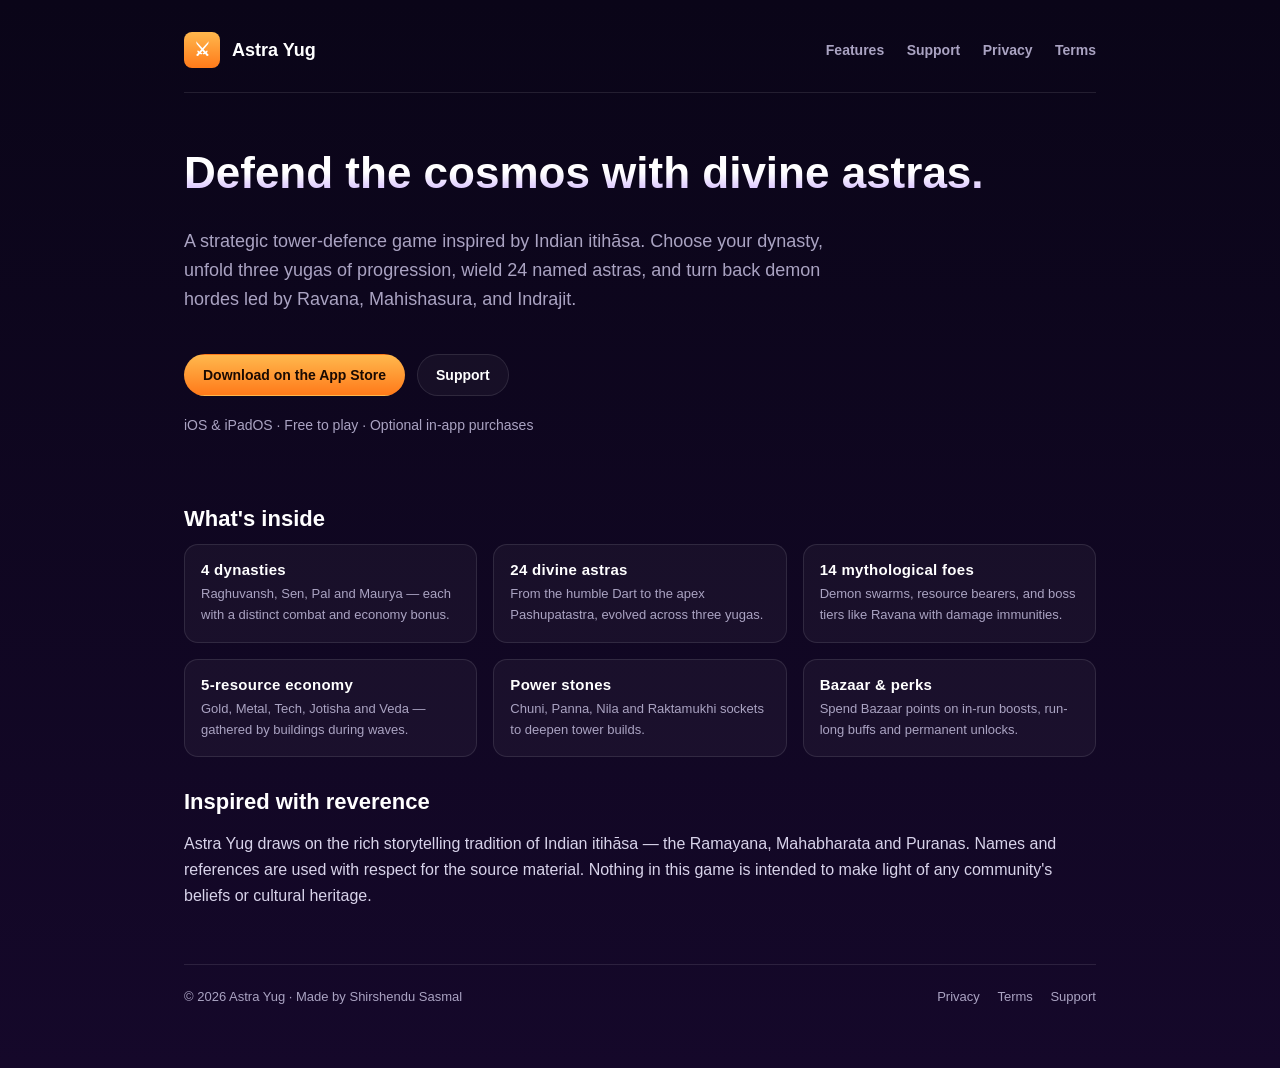
==== docs/index.html @ 72f559fc "Astra Yug — full game + Bazaar economy + StoreKit + legal docs Game systems: - 4 dynasties, 24 astra" ====
<!DOCTYPE html>
<html lang="en">
<head>
<meta charset="UTF-8" />
<meta name="viewport" content="width=device-width, initial-scale=1.0" />
<title>Astra Yug — Tower defence inspired by Indian itihāsa</title>
<meta name="description" content="Defend dharma across three Yugas with 24 divine astras, 14 mythological enemies, and 4 dynasties." />
<link rel="stylesheet" href="style.css" />
</head>
<body>
<div class="container">

  <header class="site">
    <div class="brand">
      <span class="badge">⚔</span>
      <span>Astra Yug</span>
    </div>
    <nav class="site">
      <a href="#features">Features</a>
      <a href="support.html">Support</a>
      <a href="privacy.html">Privacy</a>
      <a href="terms.html">Terms</a>
    </nav>
  </header>

  <section class="hero">
    <h1>Defend the cosmos with divine astras.</h1>
    <p class="tagline">
      A strategic tower-defence game inspired by Indian itihāsa. Choose your dynasty,
      unfold three yugas of progression, wield 24 named astras, and turn back demon
      hordes led by Ravana, Mahishasura, and Indrajit.
    </p>
    <div class="cta-row">
      <a class="btn primary" href="#">Download on the App Store</a>
      <a class="btn" href="support.html">Support</a>
    </div>
    <p class="muted" style="margin-top:18px;">
      iOS &amp; iPadOS · Free to play · Optional in-app purchases
    </p>
  </section>

  <section id="features">
    <h2>What's inside</h2>
    <div class="grid">
      <div class="card">
        <h3>4 dynasties</h3>
        <p>Raghuvansh, Sen, Pal and Maurya — each with a distinct combat and economy bonus.</p>
      </div>
      <div class="card">
        <h3>24 divine astras</h3>
        <p>From the humble Dart to the apex Pashupatastra, evolved across three yugas.</p>
      </div>
      <div class="card">
        <h3>14 mythological foes</h3>
        <p>Demon swarms, resource bearers, and boss tiers like Ravana with damage immunities.</p>
      </div>
      <div class="card">
        <h3>5-resource economy</h3>
        <p>Gold, Metal, Tech, Jotisha and Veda — gathered by buildings during waves.</p>
      </div>
      <div class="card">
        <h3>Power stones</h3>
        <p>Chuni, Panna, Nila and Raktamukhi sockets to deepen tower builds.</p>
      </div>
      <div class="card">
        <h3>Bazaar &amp; perks</h3>
        <p>Spend Bazaar points on in-run boosts, run-long buffs and permanent unlocks.</p>
      </div>
    </div>
  </section>

  <section>
    <h2>Inspired with reverence</h2>
    <p>
      Astra Yug draws on the rich storytelling tradition of Indian itihāsa — the
      Ramayana, Mahabharata and Puranas. Names and references are used with
      respect for the source material. Nothing in this game is intended to make
      light of any community's beliefs or cultural heritage.
    </p>
  </section>

  <footer class="site">
    <div>© <span id="year"></span> Astra Yug · Made by Shirshendu Sasmal</div>
    <nav>
      <a href="privacy.html">Privacy</a>
      <a href="terms.html">Terms</a>
      <a href="support.html">Support</a>
    </nav>
  </footer>
</div>
<script>document.getElementById("year").textContent = new Date().getFullYear();</script>
</body>
</html>
---- docs/style.css ----
/* Astra Yug — site styles */
:root {
  --bg-1: #0a0518;
  --bg-2: #15082a;
  --accent: #ffb84d;
  --accent-2: #b07cff;
  --text: #ffffff;
  --muted: #aaa3c2;
  --card: rgba(255, 255, 255, 0.04);
  --card-border: rgba(255, 255, 255, 0.10);
}

* { box-sizing: border-box; }

html, body {
  margin: 0;
  padding: 0;
  background: linear-gradient(180deg, var(--bg-1), var(--bg-2));
  color: var(--text);
  font-family: -apple-system, BlinkMacSystemFont, "Segoe UI", Roboto, sans-serif;
  -webkit-font-smoothing: antialiased;
  min-height: 100vh;
}

a { color: var(--accent); text-decoration: none; }
a:hover { color: #ffd494; }

.container {
  max-width: 960px;
  margin: 0 auto;
  padding: 32px 24px 64px;
}

header.site {
  display: flex;
  align-items: center;
  justify-content: space-between;
  padding-bottom: 24px;
  border-bottom: 1px solid var(--card-border);
  margin-bottom: 32px;
}

.brand {
  display: flex;
  align-items: center;
  gap: 12px;
  font-weight: 800;
  font-size: 18px;
}

.brand .badge {
  width: 36px; height: 36px;
  border-radius: 8px;
  background: linear-gradient(180deg, var(--accent), #ff7a1a);
  display: inline-flex; align-items: center; justify-content: center;
  font-size: 18px;
}

nav.site a {
  margin-left: 18px;
  color: var(--muted);
  font-size: 14px;
  font-weight: 600;
}
nav.site a:hover { color: var(--text); }

h1 {
  font-size: 44px;
  line-height: 1.1;
  margin: 8px 0 12px;
  background: linear-gradient(180deg, #fff 50%, #c9aaff);
  -webkit-background-clip: text;
  -webkit-text-fill-color: transparent;
  background-clip: text;
}
@media (max-width: 600px) { h1 { font-size: 32px; } }

h2 {
  font-size: 22px;
  margin-top: 32px;
  margin-bottom: 12px;
  color: #fff;
}

p, li { color: #d8d3ea; line-height: 1.6; }
.muted { color: var(--muted); font-size: 14px; }

.hero {
  display: flex;
  flex-direction: column;
  align-items: flex-start;
  padding: 16px 0 24px;
}

.tagline { font-size: 18px; color: var(--muted); max-width: 640px; }

.cta-row { margin-top: 22px; display: flex; gap: 12px; flex-wrap: wrap; }

.btn {
  display: inline-flex;
  align-items: center;
  gap: 8px;
  padding: 12px 18px;
  border-radius: 999px;
  font-weight: 700;
  border: 1px solid var(--card-border);
  background: var(--card);
  color: #fff;
  font-size: 14px;
}
.btn.primary {
  background: linear-gradient(180deg, var(--accent), #ff7a1a);
  border-color: transparent;
  color: #1a0a02;
}
.btn:hover { filter: brightness(1.08); }

.grid {
  display: grid;
  grid-template-columns: repeat(auto-fit, minmax(220px, 1fr));
  gap: 16px;
  margin-top: 12px;
}
.card {
  background: var(--card);
  border: 1px solid var(--card-border);
  border-radius: 14px;
  padding: 16px;
}
.card h3 {
  margin: 0 0 6px;
  font-size: 15px;
  letter-spacing: 0.3px;
}
.card p { margin: 0; font-size: 13px; color: var(--muted); }

ol, ul { padding-left: 22px; }
ol li, ul li { margin-bottom: 6px; }

footer.site {
  margin-top: 56px;
  padding-top: 24px;
  border-top: 1px solid var(--card-border);
  display: flex;
  justify-content: space-between;
  flex-wrap: wrap;
  gap: 16px;
  font-size: 13px;
  color: var(--muted);
}
footer.site nav a { margin-left: 14px; color: var(--muted); }
footer.site nav a:first-child { margin-left: 0; }
footer.site nav a:hover { color: var(--text); }

.legal-doc h1 { font-size: 30px; }
.legal-doc p, .legal-doc li { font-size: 14px; color: #c5bedb; }
.legal-doc .meta { margin-bottom: 24px; color: var(--muted); font-size: 13px; }
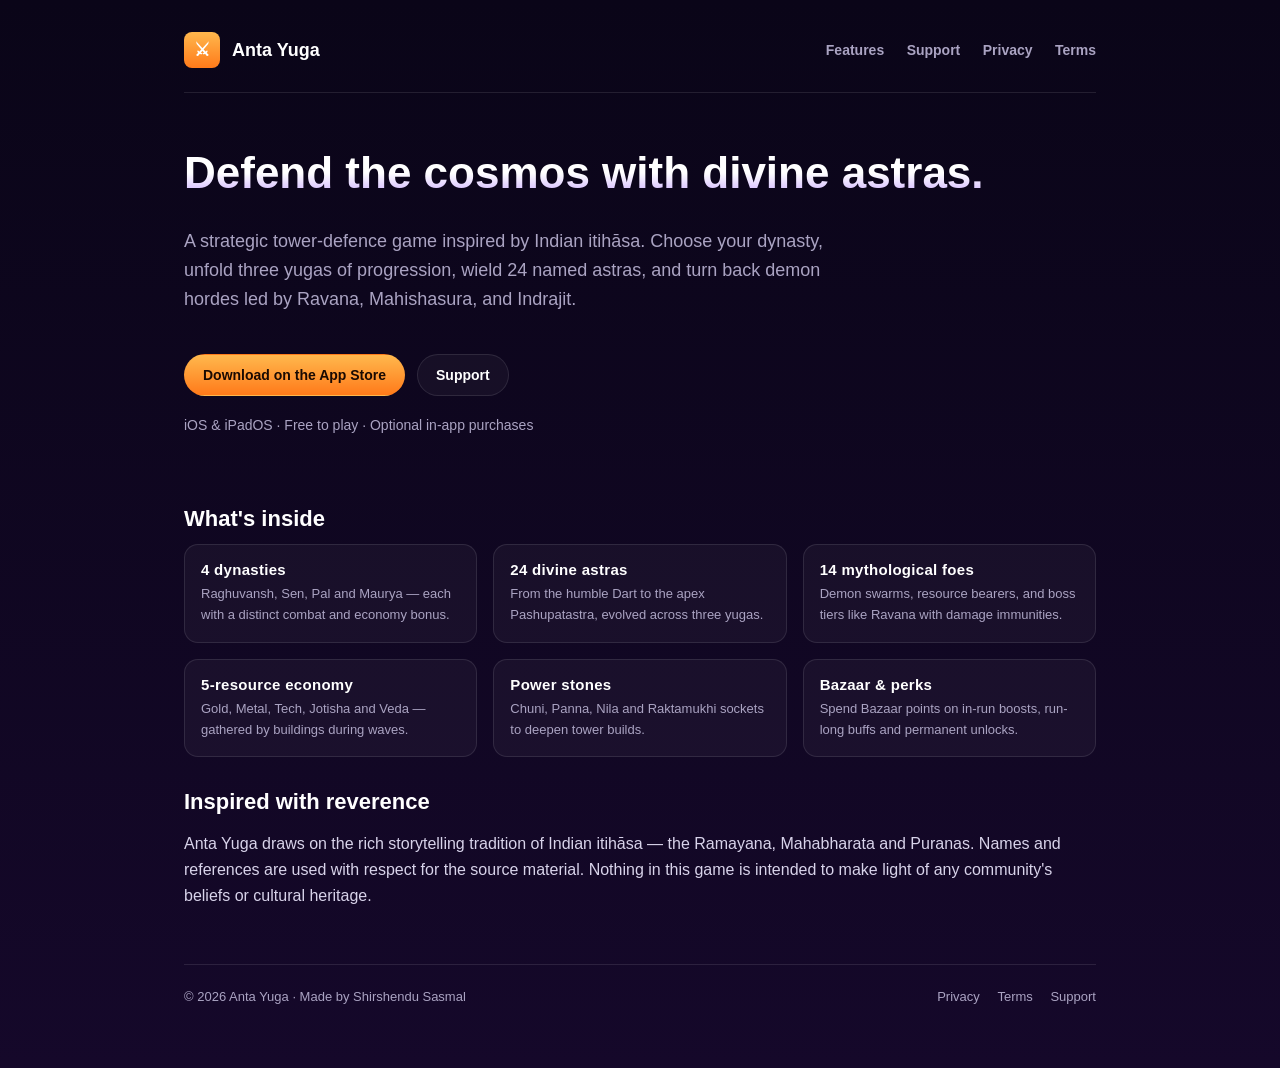
==== commit 4dd30801: "Rename project: Astra Yug → Anta Yuga ("End Age") Updated across README, all four docs pages (index," ====
--- a/docs/index.html
+++ b/docs/index.html
@@ -3,7 +3,7 @@
 <head>
 <meta charset="UTF-8" />
 <meta name="viewport" content="width=device-width, initial-scale=1.0" />
-<title>Astra Yug — Tower defence inspired by Indian itihāsa</title>
+<title>Anta Yuga — Tower defence inspired by Indian itihāsa</title>
 <meta name="description" content="Defend dharma across three Yugas with 24 divine astras, 14 mythological enemies, and 4 dynasties." />
 <link rel="stylesheet" href="style.css" />
 </head>
@@ -13,7 +13,7 @@
   <header class="site">
     <div class="brand">
       <span class="badge">⚔</span>
-      <span>Astra Yug</span>
+      <span>Anta Yuga</span>
     </div>
     <nav class="site">
       <a href="#features">Features</a>
@@ -72,7 +72,7 @@
   <section>
     <h2>Inspired with reverence</h2>
     <p>
-      Astra Yug draws on the rich storytelling tradition of Indian itihāsa — the
+      Anta Yuga draws on the rich storytelling tradition of Indian itihāsa — the
       Ramayana, Mahabharata and Puranas. Names and references are used with
       respect for the source material. Nothing in this game is intended to make
       light of any community's beliefs or cultural heritage.
@@ -80,7 +80,7 @@
   </section>
 
   <footer class="site">
-    <div>© <span id="year"></span> Astra Yug · Made by Shirshendu Sasmal</div>
+    <div>© <span id="year"></span> Anta Yuga · Made by Shirshendu Sasmal</div>
     <nav>
       <a href="privacy.html">Privacy</a>
       <a href="terms.html">Terms</a>
--- a/docs/style.css
+++ b/docs/style.css
@@ -1,4 +1,4 @@
-/* Astra Yug — site styles */
+/* Anta Yuga — site styles */
 :root {
   --bg-1: #0a0518;
   --bg-2: #15082a;
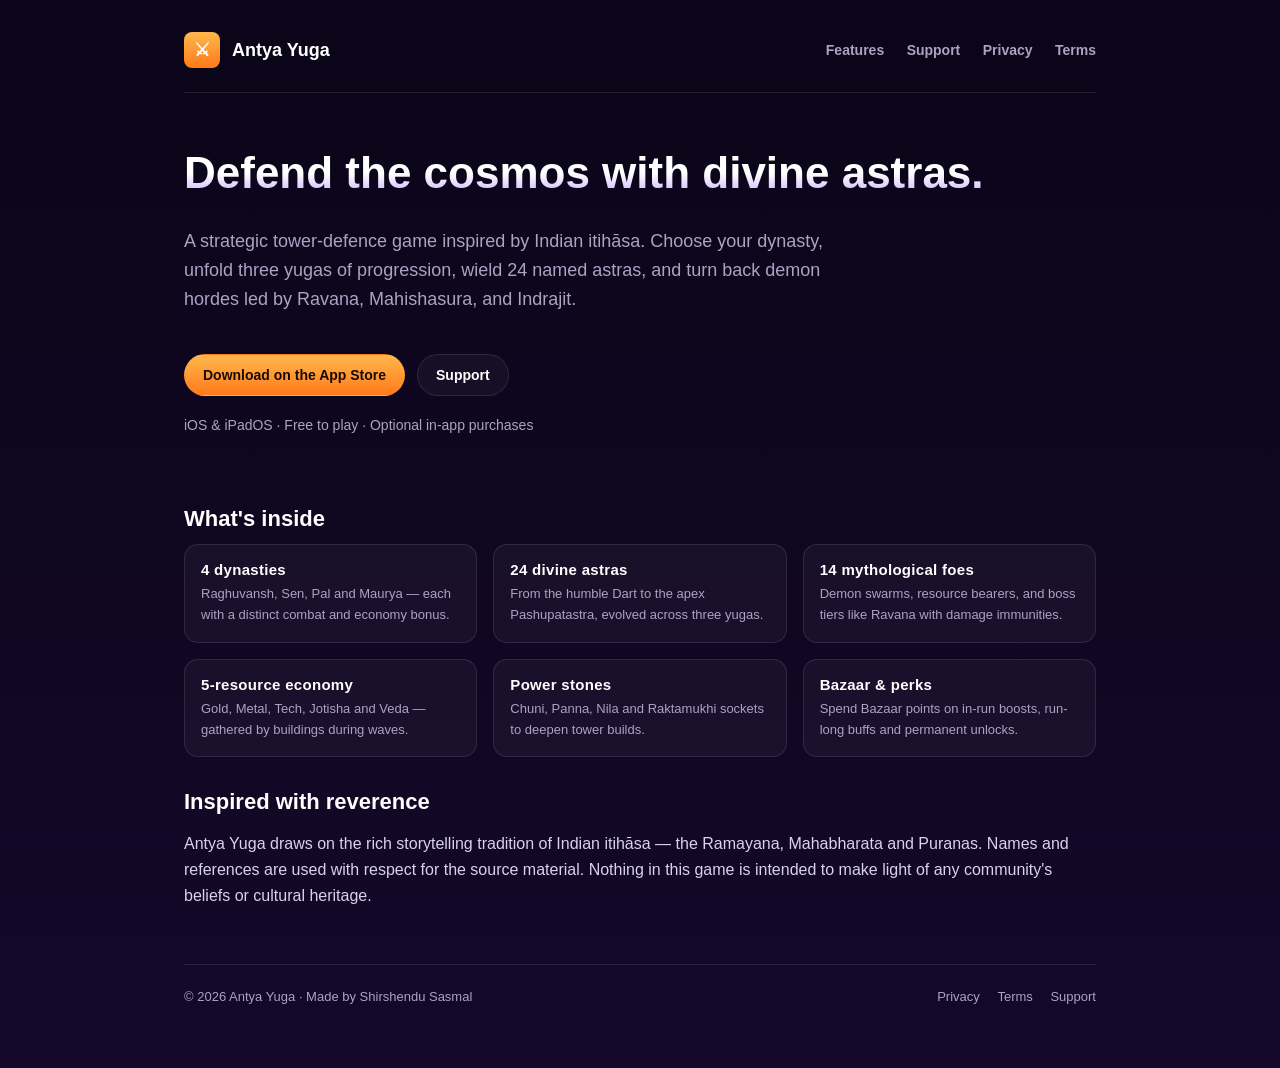
==== commit 6f29fa03: "Rename: Anta Yuga → Antya Yuga (canonical "Final Age") अन्त्य = antya = last / final — the adjectiva" ====
--- a/docs/index.html
+++ b/docs/index.html
@@ -3,7 +3,7 @@
 <head>
 <meta charset="UTF-8" />
 <meta name="viewport" content="width=device-width, initial-scale=1.0" />
-<title>Anta Yuga — Tower defence inspired by Indian itihāsa</title>
+<title>Antya Yuga — Tower defence inspired by Indian itihāsa</title>
 <meta name="description" content="Defend dharma across three Yugas with 24 divine astras, 14 mythological enemies, and 4 dynasties." />
 <link rel="stylesheet" href="style.css" />
 </head>
@@ -13,7 +13,7 @@
   <header class="site">
     <div class="brand">
       <span class="badge">⚔</span>
-      <span>Anta Yuga</span>
+      <span>Antya Yuga</span>
     </div>
     <nav class="site">
       <a href="#features">Features</a>
@@ -72,7 +72,7 @@
   <section>
     <h2>Inspired with reverence</h2>
     <p>
-      Anta Yuga draws on the rich storytelling tradition of Indian itihāsa — the
+      Antya Yuga draws on the rich storytelling tradition of Indian itihāsa — the
       Ramayana, Mahabharata and Puranas. Names and references are used with
       respect for the source material. Nothing in this game is intended to make
       light of any community's beliefs or cultural heritage.
@@ -80,7 +80,7 @@
   </section>
 
   <footer class="site">
-    <div>© <span id="year"></span> Anta Yuga · Made by Shirshendu Sasmal</div>
+    <div>© <span id="year"></span> Antya Yuga · Made by Shirshendu Sasmal</div>
     <nav>
       <a href="privacy.html">Privacy</a>
       <a href="terms.html">Terms</a>
--- a/docs/style.css
+++ b/docs/style.css
@@ -1,4 +1,4 @@
-/* Anta Yuga — site styles */
+/* Antya Yuga — site styles */
 :root {
   --bg-1: #0a0518;
   --bg-2: #15082a;
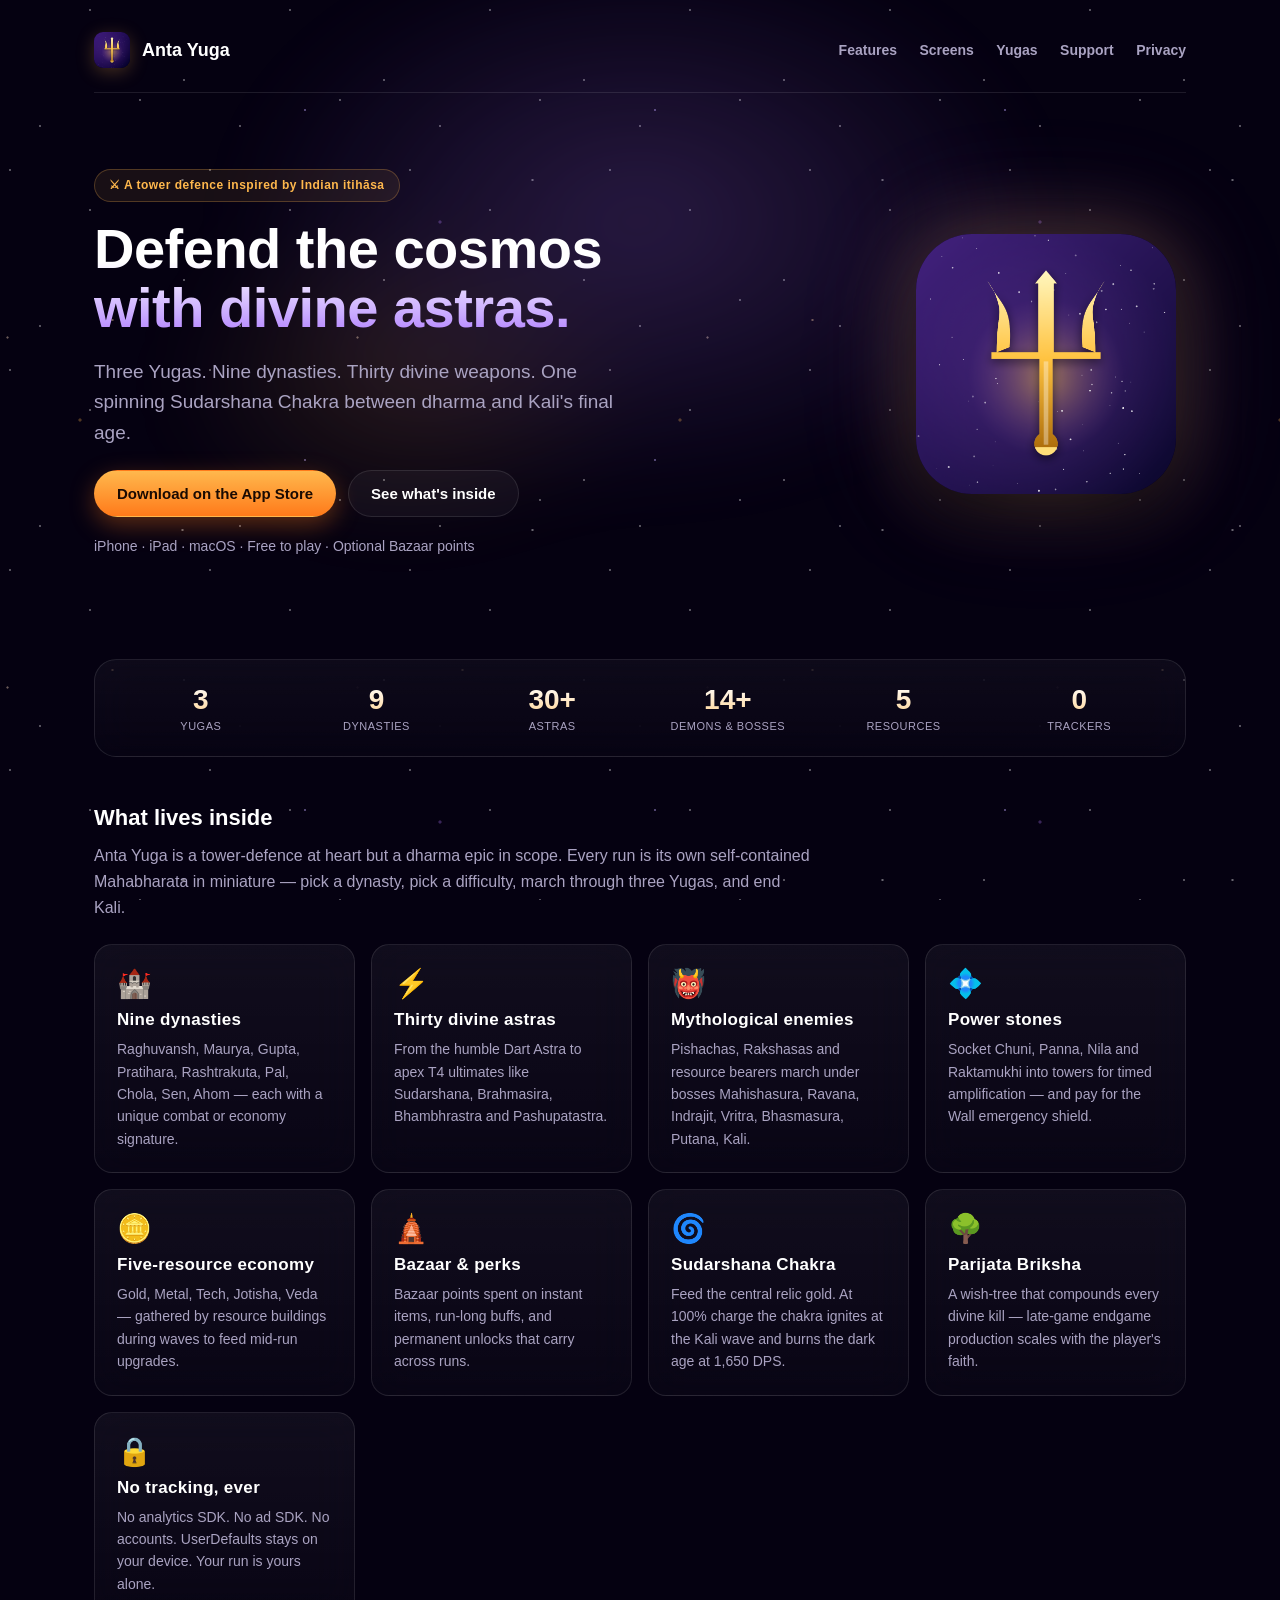
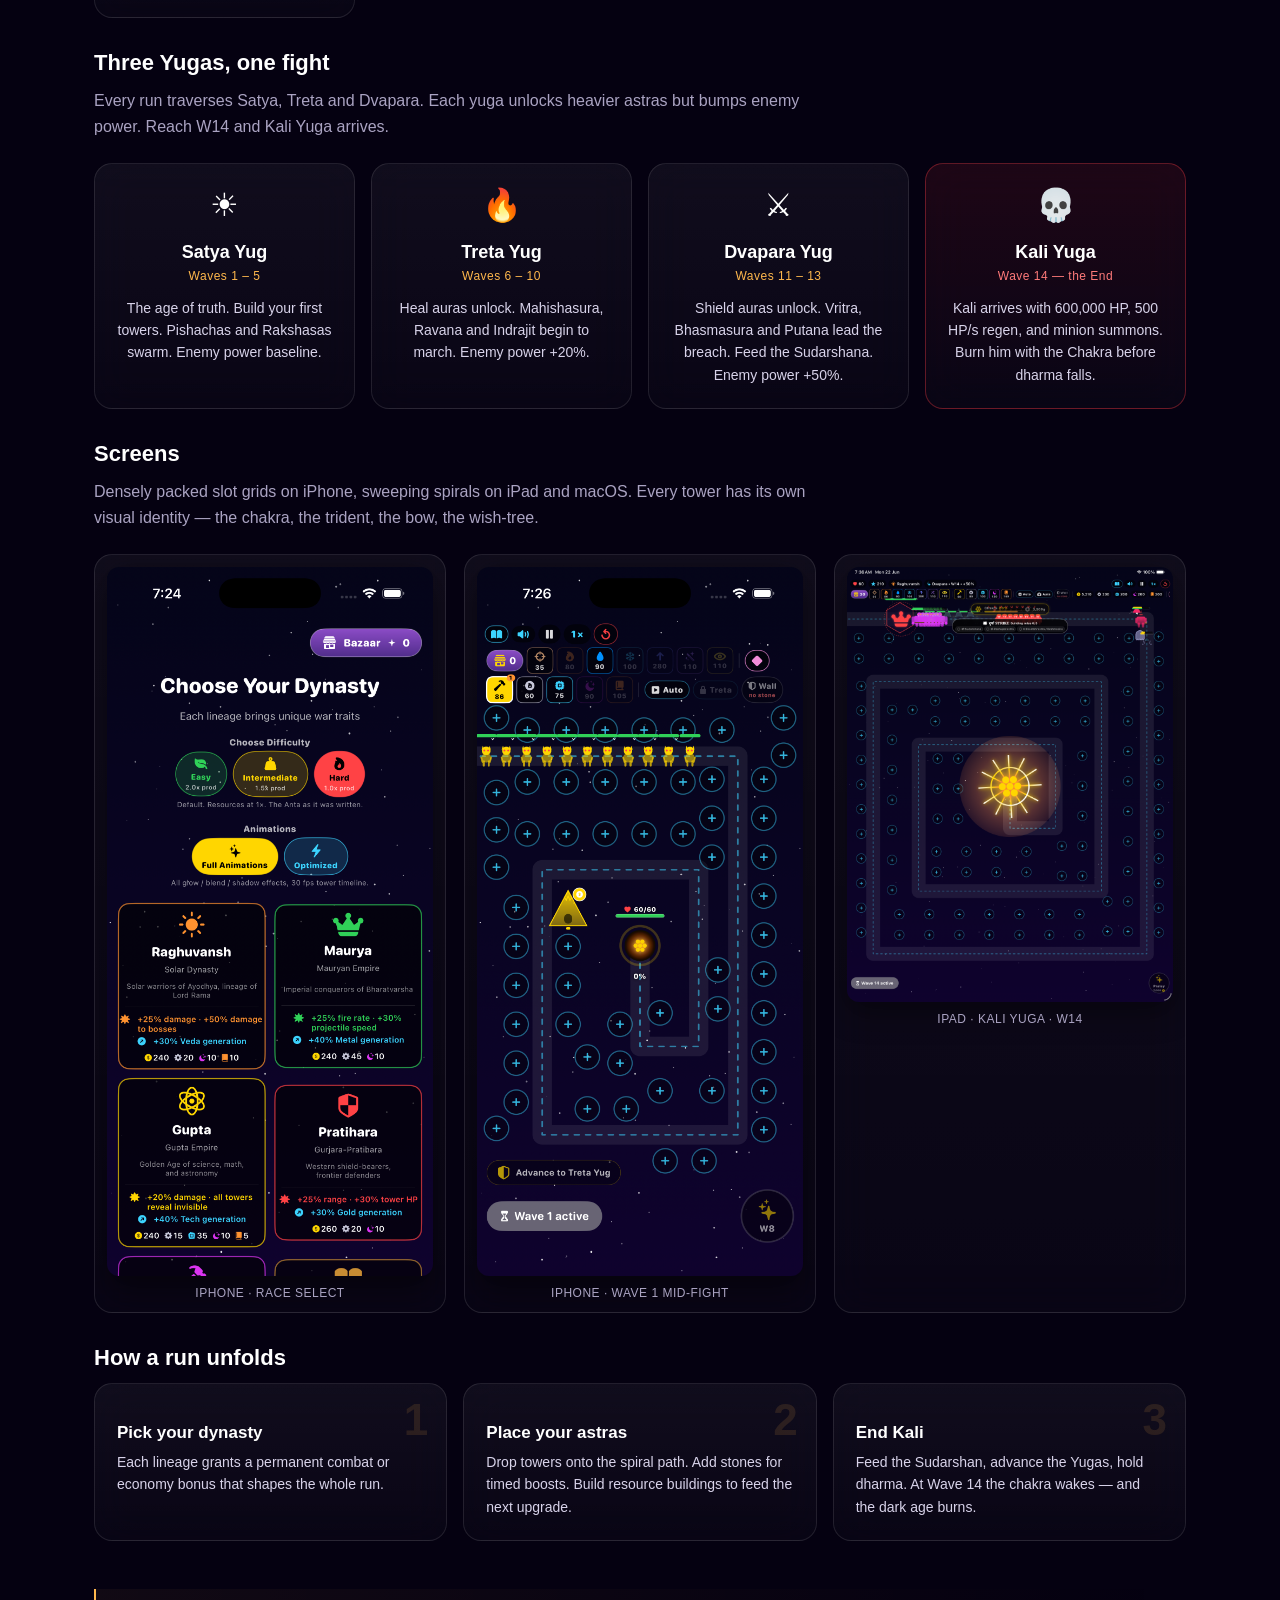
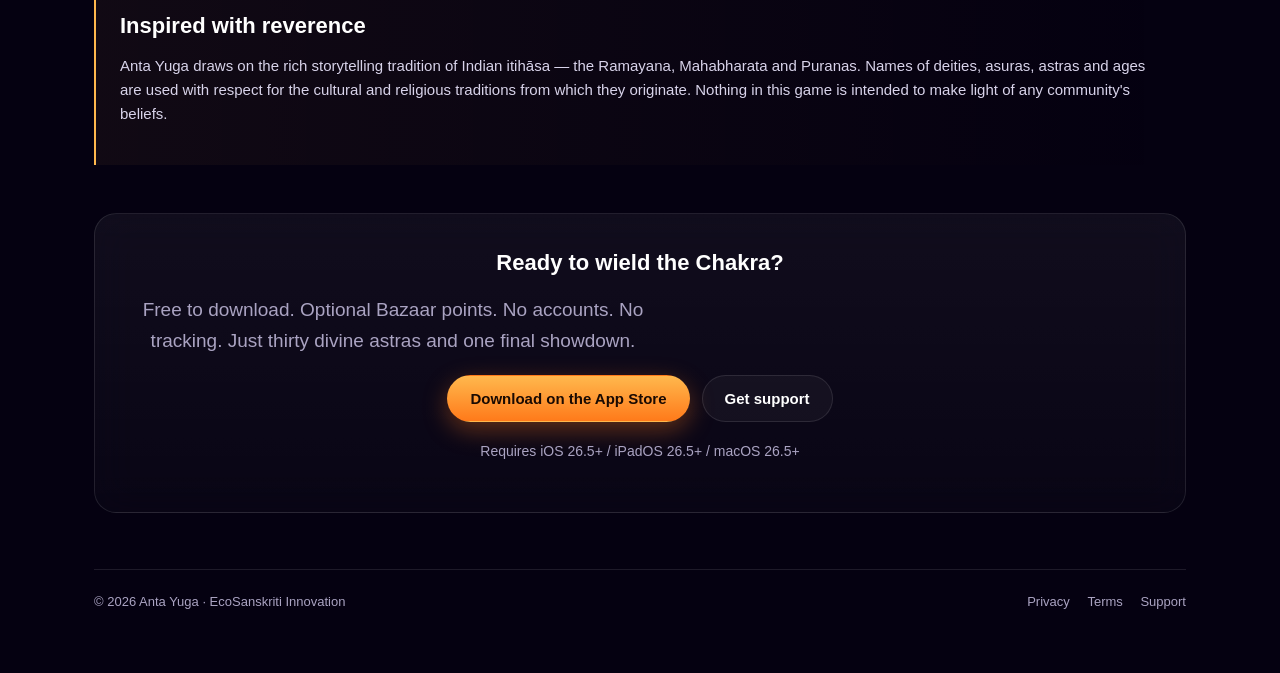
==== commit 0735afb7: "App Store submission prep: iPhone HUD compaction, Kali UX, marketing site, listing copy iPhone-speci" ====
--- a/docs/index.html
+++ b/docs/index.html
@@ -3,84 +3,243 @@
 <head>
 <meta charset="UTF-8" />
 <meta name="viewport" content="width=device-width, initial-scale=1.0" />
-<title>Antya Yuga — Tower defence inspired by Indian itihāsa</title>
-<meta name="description" content="Defend dharma across three Yugas with 24 divine astras, 14 mythological enemies, and 4 dynasties." />
+<title>Anta Yuga — Defend dharma across three Yugas</title>
+<meta name="description" content="Anta Yuga is a strategic tower-defence game inspired by Indian itihāsa. Wield 30+ divine astras, summon the Sudarshana Chakra, and turn back the demon horde led by Kali Yuga." />
+<meta property="og:title" content="Anta Yuga" />
+<meta property="og:description" content="A tower-defence game inspired by Indian itihāsa. Three Yugas, nine dynasties, the Sudarshana Chakra." />
+<meta property="og:image" content="icon-1024.png" />
+<meta name="theme-color" content="#0a0518" />
+<link rel="icon" href="icon-512.png" />
+<link rel="apple-touch-icon" href="icon-512.png" />
 <link rel="stylesheet" href="style.css" />
 </head>
-<body>
-<div class="container">
+<body class="landing">
+
+<!-- Animated starfield background -->
+<div class="starfield" aria-hidden="true">
+  <div class="stars stars-1"></div>
+  <div class="stars stars-2"></div>
+  <div class="stars stars-3"></div>
+  <div class="aurora"></div>
+</div>
+
+<div class="container landing-container">
 
   <header class="site">
     <div class="brand">
-      <span class="badge">⚔</span>
-      <span>Antya Yuga</span>
+      <img src="icon-512.png" alt="" class="brand-icon" />
+      <span>Anta Yuga</span>
     </div>
     <nav class="site">
       <a href="#features">Features</a>
+      <a href="#screens">Screens</a>
+      <a href="#yugas">Yugas</a>
       <a href="support.html">Support</a>
       <a href="privacy.html">Privacy</a>
-      <a href="terms.html">Terms</a>
     </nav>
   </header>
 
-  <section class="hero">
-    <h1>Defend the cosmos with divine astras.</h1>
-    <p class="tagline">
-      A strategic tower-defence game inspired by Indian itihāsa. Choose your dynasty,
-      unfold three yugas of progression, wield 24 named astras, and turn back demon
-      hordes led by Ravana, Mahishasura, and Indrajit.
-    </p>
-    <div class="cta-row">
-      <a class="btn primary" href="#">Download on the App Store</a>
-      <a class="btn" href="support.html">Support</a>
-    </div>
-    <p class="muted" style="margin-top:18px;">
-      iOS &amp; iPadOS · Free to play · Optional in-app purchases
-    </p>
-  </section>
-
+  <!-- ─────────── HERO ─────────── -->
+  <section class="hero hero-landing">
+    <div class="hero-text">
+      <p class="eyebrow">⚔ A tower defence inspired by Indian itihāsa</p>
+      <h1 class="hero-title">Defend the cosmos<br/>with divine astras.</h1>
+      <p class="tagline">
+        Three Yugas. Nine dynasties. Thirty divine weapons. One spinning
+        Sudarshana Chakra between dharma and Kali's final age.
+      </p>
+      <div class="cta-row">
+        <a class="btn primary big" href="#download">
+          <span>Download on the App Store</span>
+        </a>
+        <a class="btn big" href="#features">See what's inside</a>
+      </div>
+      <p class="muted hero-meta">
+        iPhone &middot; iPad &middot; macOS &middot; Free to play &middot; Optional Bazaar points
+      </p>
+    </div>
+    <div class="hero-art">
+      <div class="icon-halo"></div>
+      <img src="icon-1024.png" alt="Anta Yuga app icon" class="hero-icon" />
+    </div>
+  </section>
+
+  <!-- ─────────── STAT STRIP ─────────── -->
+  <section class="stat-strip">
+    <div class="stat"><span class="num">3</span><span class="lbl">Yugas</span></div>
+    <div class="stat"><span class="num">9</span><span class="lbl">Dynasties</span></div>
+    <div class="stat"><span class="num">30+</span><span class="lbl">Astras</span></div>
+    <div class="stat"><span class="num">14+</span><span class="lbl">Demons & Bosses</span></div>
+    <div class="stat"><span class="num">5</span><span class="lbl">Resources</span></div>
+    <div class="stat"><span class="num">0</span><span class="lbl">Trackers</span></div>
+  </section>
+
+  <!-- ─────────── FEATURES GRID ─────────── -->
   <section id="features">
-    <h2>What's inside</h2>
+    <h2>What lives inside</h2>
+    <p class="section-lede">
+      Anta Yuga is a tower-defence at heart but a dharma epic in scope. Every
+      run is its own self-contained Mahabharata in miniature — pick a dynasty,
+      pick a difficulty, march through three Yugas, and end Kali.
+    </p>
     <div class="grid">
-      <div class="card">
-        <h3>4 dynasties</h3>
-        <p>Raghuvansh, Sen, Pal and Maurya — each with a distinct combat and economy bonus.</p>
-      </div>
-      <div class="card">
-        <h3>24 divine astras</h3>
-        <p>From the humble Dart to the apex Pashupatastra, evolved across three yugas.</p>
-      </div>
-      <div class="card">
-        <h3>14 mythological foes</h3>
-        <p>Demon swarms, resource bearers, and boss tiers like Ravana with damage immunities.</p>
-      </div>
-      <div class="card">
-        <h3>5-resource economy</h3>
-        <p>Gold, Metal, Tech, Jotisha and Veda — gathered by buildings during waves.</p>
-      </div>
-      <div class="card">
+      <div class="card glass">
+        <div class="card-icon">🏰</div>
+        <h3>Nine dynasties</h3>
+        <p>Raghuvansh, Maurya, Gupta, Pratihara, Rashtrakuta, Pal, Chola, Sen, Ahom — each with a unique combat or economy signature.</p>
+      </div>
+      <div class="card glass">
+        <div class="card-icon">⚡</div>
+        <h3>Thirty divine astras</h3>
+        <p>From the humble Dart Astra to apex T4 ultimates like Sudarshana, Brahmasira, Bhambhrastra and Pashupatastra.</p>
+      </div>
+      <div class="card glass">
+        <div class="card-icon">👹</div>
+        <h3>Mythological enemies</h3>
+        <p>Pishachas, Rakshasas and resource bearers march under bosses Mahishasura, Ravana, Indrajit, Vritra, Bhasmasura, Putana, Kali.</p>
+      </div>
+      <div class="card glass">
+        <div class="card-icon">💠</div>
         <h3>Power stones</h3>
-        <p>Chuni, Panna, Nila and Raktamukhi sockets to deepen tower builds.</p>
-      </div>
-      <div class="card">
+        <p>Socket Chuni, Panna, Nila and Raktamukhi into towers for timed amplification — and pay for the Wall emergency shield.</p>
+      </div>
+      <div class="card glass">
+        <div class="card-icon">🪙</div>
+        <h3>Five-resource economy</h3>
+        <p>Gold, Metal, Tech, Jotisha, Veda — gathered by resource buildings during waves to feed mid-run upgrades.</p>
+      </div>
+      <div class="card glass">
+        <div class="card-icon">🛕</div>
         <h3>Bazaar &amp; perks</h3>
-        <p>Spend Bazaar points on in-run boosts, run-long buffs and permanent unlocks.</p>
-      </div>
-    </div>
-  </section>
-
-  <section>
+        <p>Bazaar points spent on instant items, run-long buffs, and permanent unlocks that carry across runs.</p>
+      </div>
+      <div class="card glass">
+        <div class="card-icon">🌀</div>
+        <h3>Sudarshana Chakra</h3>
+        <p>Feed the central relic gold. At 100% charge the chakra ignites at the Kali wave and burns the dark age at 1,650 DPS.</p>
+      </div>
+      <div class="card glass">
+        <div class="card-icon">🌳</div>
+        <h3>Parijata Briksha</h3>
+        <p>A wish-tree that compounds every divine kill — late-game endgame production scales with the player's faith.</p>
+      </div>
+      <div class="card glass">
+        <div class="card-icon">🔒</div>
+        <h3>No tracking, ever</h3>
+        <p>No analytics SDK. No ad SDK. No accounts. UserDefaults stays on your device. Your run is yours alone.</p>
+      </div>
+    </div>
+  </section>
+
+  <!-- ─────────── YUGAS ─────────── -->
+  <section id="yugas">
+    <h2>Three Yugas, one fight</h2>
+    <p class="section-lede">
+      Every run traverses Satya, Treta and Dvapara. Each yuga unlocks heavier
+      astras but bumps enemy power. Reach W14 and Kali Yuga arrives.
+    </p>
+    <div class="yuga-row">
+      <div class="yuga-card glass">
+        <div class="yuga-glyph">☀</div>
+        <h3>Satya Yug</h3>
+        <p class="muted-sub">Waves 1 – 5</p>
+        <p>The age of truth. Build your first towers. Pishachas and Rakshasas swarm. Enemy power baseline.</p>
+      </div>
+      <div class="yuga-card glass">
+        <div class="yuga-glyph">🔥</div>
+        <h3>Treta Yug</h3>
+        <p class="muted-sub">Waves 6 – 10</p>
+        <p>Heal auras unlock. Mahishasura, Ravana and Indrajit begin to march. Enemy power +20%.</p>
+      </div>
+      <div class="yuga-card glass">
+        <div class="yuga-glyph">⚔</div>
+        <h3>Dvapara Yug</h3>
+        <p class="muted-sub">Waves 11 – 13</p>
+        <p>Shield auras unlock. Vritra, Bhasmasura and Putana lead the breach. Feed the Sudarshana. Enemy power +50%.</p>
+      </div>
+      <div class="yuga-card glass kali">
+        <div class="yuga-glyph">💀</div>
+        <h3>Kali Yuga</h3>
+        <p class="muted-sub">Wave 14 — the End</p>
+        <p>Kali arrives with 600,000 HP, 500 HP/s regen, and minion summons. Burn him with the Chakra before dharma falls.</p>
+      </div>
+    </div>
+  </section>
+
+  <!-- ─────────── SCREENSHOTS ─────────── -->
+  <section id="screens">
+    <h2>Screens</h2>
+    <p class="section-lede">
+      Densely packed slot grids on iPhone, sweeping spirals on iPad and macOS.
+      Every tower has its own visual identity — the chakra, the trident, the
+      bow, the wish-tree.
+    </p>
+    <div class="screen-row">
+      <figure class="screen-card glass">
+        <img src="shot-iphone-raceselect.png" alt="iPhone — Choose Your Dynasty screen with 9 dynasty cards" />
+        <figcaption class="ph-label">iPhone &middot; Race select</figcaption>
+      </figure>
+      <figure class="screen-card glass">
+        <img src="shot-iphone-midwave.png" alt="iPhone — Wave 1 active, demons marching toward the Sudarshan relic" />
+        <figcaption class="ph-label">iPhone &middot; Wave 1 mid-fight</figcaption>
+      </figure>
+      <figure class="screen-card glass">
+        <img src="shot-ipad-kalifight.png" alt="iPad — Wave 14, Sudarshana Chakra ignited, Kali Yuga at the path edge" />
+        <figcaption class="ph-label">iPad &middot; Kali Yuga &middot; W14</figcaption>
+      </figure>
+    </div>
+  </section>
+
+  <!-- ─────────── HOW TO PLAY ─────────── -->
+  <section id="howto">
+    <h2>How a run unfolds</h2>
+    <div class="howto-row">
+      <div class="howto-step glass">
+        <span class="step-num">1</span>
+        <h3>Pick your dynasty</h3>
+        <p>Each lineage grants a permanent combat or economy bonus that shapes the whole run.</p>
+      </div>
+      <div class="howto-step glass">
+        <span class="step-num">2</span>
+        <h3>Place your astras</h3>
+        <p>Drop towers onto the spiral path. Add stones for timed boosts. Build resource buildings to feed the next upgrade.</p>
+      </div>
+      <div class="howto-step glass">
+        <span class="step-num">3</span>
+        <h3>End Kali</h3>
+        <p>Feed the Sudarshan, advance the Yugas, hold dharma. At Wave 14 the chakra wakes — and the dark age burns.</p>
+      </div>
+    </div>
+  </section>
+
+  <!-- ─────────── REVERENCE ─────────── -->
+  <section id="reverence" class="reverence">
     <h2>Inspired with reverence</h2>
     <p>
-      Antya Yuga draws on the rich storytelling tradition of Indian itihāsa — the
-      Ramayana, Mahabharata and Puranas. Names and references are used with
-      respect for the source material. Nothing in this game is intended to make
-      light of any community's beliefs or cultural heritage.
-    </p>
+      Anta Yuga draws on the rich storytelling tradition of Indian itihāsa —
+      the Ramayana, Mahabharata and Puranas. Names of deities, asuras, astras
+      and ages are used with respect for the cultural and religious traditions
+      from which they originate. Nothing in this game is intended to make
+      light of any community's beliefs.
+    </p>
+  </section>
+
+  <!-- ─────────── DOWNLOAD CTA ─────────── -->
+  <section id="download" class="download-cta glass">
+    <h2>Ready to wield the Chakra?</h2>
+    <p class="tagline">
+      Free to download. Optional Bazaar points. No accounts. No tracking. Just
+      thirty divine astras and one final showdown.
+    </p>
+    <div class="cta-row" style="margin-top: 18px;">
+      <a class="btn primary big" href="#">Download on the App Store</a>
+      <a class="btn big" href="support.html">Get support</a>
+    </div>
+    <p class="muted hero-meta">Requires iOS 26.5+ / iPadOS 26.5+ / macOS 26.5+</p>
   </section>
 
   <footer class="site">
-    <div>© <span id="year"></span> Antya Yuga · Made by Shirshendu Sasmal</div>
+    <div>© <span id="year"></span> Anta Yuga · EcoSanskriti Innovation</div>
     <nav>
       <a href="privacy.html">Privacy</a>
       <a href="terms.html">Terms</a>
@@ -88,6 +247,18 @@
     </nav>
   </footer>
 </div>
-<script>document.getElementById("year").textContent = new Date().getFullYear();</script>
+
+<script>
+  document.getElementById("year").textContent = new Date().getFullYear();
+
+  // Subtle parallax on hero icon as user scrolls
+  const heroIcon = document.querySelector('.hero-icon');
+  if (heroIcon) {
+    window.addEventListener('scroll', () => {
+      const y = window.scrollY;
+      heroIcon.style.transform = `translateY(${y * 0.08}px) rotate(${y * 0.02}deg)`;
+    }, { passive: true });
+  }
+</script>
 </body>
 </html>
--- a/docs/style.css
+++ b/docs/style.css
@@ -1,4 +1,4 @@
-/* Antya Yuga — site styles */
+/* Anta Yuga — site styles */
 :root {
   --bg-1: #0a0518;
   --bg-2: #15082a;
@@ -155,3 +155,312 @@
 .legal-doc h1 { font-size: 30px; }
 .legal-doc p, .legal-doc li { font-size: 14px; color: #c5bedb; }
 .legal-doc .meta { margin-bottom: 24px; color: var(--muted); font-size: 13px; }
+
+/* ════════════════════════════════════════════════════════════════
+   LANDING PAGE — glassmorphism + animated starfield re-skin
+   ════════════════════════════════════════════════════════════════ */
+
+body.landing {
+  background: #050111;
+  overflow-x: hidden;
+}
+
+.landing-container { max-width: 1140px; position: relative; z-index: 1; }
+
+/* ─── Starfield ─── */
+.starfield {
+  position: fixed;
+  inset: 0;
+  z-index: 0;
+  overflow: hidden;
+  pointer-events: none;
+}
+.stars {
+  position: absolute;
+  inset: -50%;
+  background-repeat: repeat;
+  opacity: 0.85;
+}
+.stars-1 {
+  background-image:
+    radial-gradient(1px 1px at 25% 10%, #fff 50%, transparent 100%),
+    radial-gradient(1px 1px at 65% 30%, #fff 50%, transparent 100%),
+    radial-gradient(1px 1px at 90% 75%, #fff 50%, transparent 100%),
+    radial-gradient(1px 1px at 12% 65%, #fff 50%, transparent 100%),
+    radial-gradient(1px 1px at 40% 88%, #fff 50%, transparent 100%);
+  background-size: 200px 200px;
+  animation: driftA 90s linear infinite;
+  opacity: 0.55;
+}
+.stars-2 {
+  background-image:
+    radial-gradient(1.5px 1.5px at 15% 20%, #ffd7a2 50%, transparent 100%),
+    radial-gradient(1.5px 1.5px at 70% 60%, #c2acff 50%, transparent 100%),
+    radial-gradient(1.5px 1.5px at 35% 80%, #fff 50%, transparent 100%),
+    radial-gradient(1.5px 1.5px at 85% 25%, #ffe0c4 50%, transparent 100%);
+  background-size: 350px 350px;
+  animation: driftB 130s linear infinite;
+  opacity: 0.4;
+}
+.stars-3 {
+  background-image:
+    radial-gradient(2px 2px at 20% 45%, #ffb84d 60%, transparent 100%),
+    radial-gradient(2px 2px at 80% 12%, #b07cff 60%, transparent 100%);
+  background-size: 600px 600px;
+  animation: driftA 200s linear infinite;
+  opacity: 0.3;
+}
+@keyframes driftA {
+  from { transform: translate3d(0, 0, 0); }
+  to   { transform: translate3d(-200px, -200px, 0); }
+}
+@keyframes driftB {
+  from { transform: translate3d(0, 0, 0); }
+  to   { transform: translate3d(-350px, 175px, 0); }
+}
+
+/* Aurora glow */
+.aurora {
+  position: absolute;
+  top: -20%; left: 50%;
+  transform: translateX(-50%);
+  width: 1200px; height: 800px;
+  background:
+    radial-gradient(closest-side, rgba(176, 124, 255, 0.30), transparent 70%),
+    radial-gradient(closest-side at 30% 70%, rgba(255, 184, 77, 0.18), transparent 70%);
+  filter: blur(40px);
+  opacity: 0.7;
+}
+
+/* ─── Brand icon in header ─── */
+.brand-icon {
+  width: 36px; height: 36px;
+  border-radius: 9px;
+  box-shadow: 0 4px 18px rgba(255, 184, 77, 0.25);
+}
+
+/* ─── Hero re-skin ─── */
+.hero-landing {
+  flex-direction: row;
+  align-items: center;
+  justify-content: space-between;
+  gap: 40px;
+  padding: 32px 0 56px;
+}
+.hero-text { flex: 1 1 460px; }
+.hero-art  { flex: 0 0 280px; position: relative; display: flex; justify-content: center; }
+
+.eyebrow {
+  display: inline-block;
+  padding: 6px 14px;
+  border-radius: 999px;
+  font-size: 12px;
+  font-weight: 700;
+  letter-spacing: 0.5px;
+  color: var(--accent);
+  background: rgba(255, 184, 77, 0.08);
+  border: 1px solid rgba(255, 184, 77, 0.25);
+  margin-bottom: 18px;
+}
+
+.hero-title {
+  font-size: 56px;
+  line-height: 1.05;
+  letter-spacing: -0.5px;
+  background: linear-gradient(180deg, #fff 35%, #c9aaff 80%, #b07cff);
+  -webkit-background-clip: text;
+  -webkit-text-fill-color: transparent;
+  background-clip: text;
+  margin: 0 0 18px;
+}
+@media (max-width: 760px) {
+  .hero-landing { flex-direction: column; text-align: center; }
+  .hero-text { flex: none; }
+  .hero-title { font-size: 40px; }
+  .hero-art { order: -1; flex: 0 0 220px; }
+  .cta-row { justify-content: center; }
+}
+
+.tagline { font-size: 19px; max-width: 540px; }
+.hero-meta { margin-top: 18px; }
+
+.hero-icon {
+  width: 260px; height: 260px;
+  border-radius: 56px;
+  box-shadow:
+    0 30px 60px rgba(0,0,0,0.45),
+    0 0 80px rgba(255, 184, 77, 0.25),
+    0 0 120px rgba(176, 124, 255, 0.18);
+  transition: transform 0.3s ease-out;
+}
+
+.icon-halo {
+  position: absolute;
+  width: 320px; height: 320px;
+  border-radius: 50%;
+  background: radial-gradient(closest-side, rgba(255, 184, 77, 0.35), transparent 70%);
+  filter: blur(30px);
+  animation: pulse 4s ease-in-out infinite;
+}
+@keyframes pulse {
+  0%, 100% { transform: scale(1); opacity: 0.6; }
+  50%      { transform: scale(1.15); opacity: 0.9; }
+}
+
+/* ─── CTA buttons ─── */
+.btn.big { padding: 14px 22px; font-size: 15px; }
+.btn.primary.big {
+  box-shadow: 0 8px 24px rgba(255, 122, 26, 0.35);
+}
+
+/* ─── Stat strip ─── */
+.stat-strip {
+  display: grid;
+  grid-template-columns: repeat(6, 1fr);
+  gap: 12px;
+  padding: 24px;
+  margin: 32px 0 48px;
+  background: linear-gradient(180deg, rgba(255,255,255,0.04), rgba(255,255,255,0.01));
+  border: 1px solid var(--card-border);
+  border-radius: 22px;
+  backdrop-filter: blur(20px);
+  -webkit-backdrop-filter: blur(20px);
+}
+@media (max-width: 720px) {
+  .stat-strip { grid-template-columns: repeat(3, 1fr); }
+}
+.stat { text-align: center; display: flex; flex-direction: column; gap: 4px; }
+.stat .num {
+  font-size: 28px; font-weight: 800;
+  background: linear-gradient(180deg, #fff, #ffd494);
+  -webkit-background-clip: text;
+  -webkit-text-fill-color: transparent;
+  background-clip: text;
+}
+.stat .lbl { font-size: 11px; color: var(--muted); letter-spacing: 0.5px; text-transform: uppercase; }
+
+/* ─── Section lede ─── */
+.section-lede {
+  font-size: 16px;
+  color: var(--muted);
+  max-width: 720px;
+  margin: 6px 0 24px;
+}
+
+/* ─── Glass card ─── */
+.glass {
+  background:
+    linear-gradient(180deg, rgba(255,255,255,0.05), rgba(255,255,255,0.02));
+  border: 1px solid rgba(255,255,255,0.10);
+  border-radius: 18px;
+  backdrop-filter: blur(20px);
+  -webkit-backdrop-filter: blur(20px);
+  transition: transform 0.25s ease, border-color 0.25s ease, box-shadow 0.25s ease;
+}
+.glass:hover {
+  transform: translateY(-4px);
+  border-color: rgba(255, 184, 77, 0.40);
+  box-shadow: 0 14px 40px rgba(0, 0, 0, 0.35), 0 0 24px rgba(255, 184, 77, 0.10);
+}
+.card.glass { padding: 22px; }
+.card-icon { font-size: 28px; margin-bottom: 10px; }
+.card.glass h3 { font-size: 17px; margin-bottom: 8px; }
+.card.glass p { font-size: 14px; }
+
+/* ─── Yugas row ─── */
+.yuga-row {
+  display: grid;
+  grid-template-columns: repeat(auto-fit, minmax(220px, 1fr));
+  gap: 16px;
+  margin-top: 8px;
+}
+.yuga-card {
+  padding: 22px;
+  text-align: center;
+}
+.yuga-glyph {
+  font-size: 32px;
+  margin-bottom: 8px;
+}
+.yuga-card h3 { font-size: 18px; margin-bottom: 4px; }
+.yuga-card .muted-sub { font-size: 12px; color: var(--accent); margin-bottom: 10px; letter-spacing: 0.5px; }
+.yuga-card p { font-size: 14px; margin: 0; }
+.yuga-card.kali {
+  background: linear-gradient(180deg, rgba(255, 60, 70, 0.10), rgba(255,255,255,0.02));
+  border-color: rgba(255, 60, 70, 0.35);
+}
+.yuga-card.kali .muted-sub { color: #ff7a7a; }
+
+/* ─── Screen showcase ─── */
+.screen-row {
+  display: grid;
+  grid-template-columns: repeat(auto-fit, minmax(240px, 1fr));
+  gap: 18px;
+}
+figure.screen-card {
+  margin: 0;
+  padding: 12px;
+  display: flex;
+  flex-direction: column;
+  gap: 10px;
+  overflow: hidden;
+}
+figure.screen-card img {
+  width: 100%;
+  height: auto;
+  border-radius: 12px;
+  display: block;
+  box-shadow: 0 10px 30px rgba(0, 0, 0, 0.45);
+  transition: transform 0.4s ease;
+}
+figure.screen-card:hover img { transform: scale(1.02); }
+.ph-label {
+  font-size: 12px;
+  color: var(--muted);
+  letter-spacing: 0.5px;
+  text-align: center;
+  text-transform: uppercase;
+}
+
+/* ─── How-to-play steps ─── */
+.howto-row {
+  display: grid;
+  grid-template-columns: repeat(auto-fit, minmax(240px, 1fr));
+  gap: 16px;
+  margin-top: 8px;
+}
+.howto-step {
+  padding: 22px;
+  position: relative;
+}
+.step-num {
+  position: absolute;
+  top: 14px; right: 18px;
+  font-size: 44px; font-weight: 800;
+  color: rgba(255, 184, 77, 0.12);
+  line-height: 1;
+}
+.howto-step h3 { font-size: 17px; margin-bottom: 8px; }
+.howto-step p { font-size: 14px; margin: 0; }
+
+/* ─── Reverence ─── */
+.reverence {
+  margin-top: 48px;
+  padding: 24px;
+  border-left: 2px solid var(--accent);
+  background: linear-gradient(90deg, rgba(255,184,77,0.05), transparent);
+  border-radius: 0 14px 14px 0;
+}
+.reverence h2 { margin-top: 0; }
+.reverence p { font-size: 15px; }
+
+/* ─── Download CTA card ─── */
+.download-cta {
+  margin-top: 48px;
+  padding: 36px 28px;
+  text-align: center;
+  border-radius: 22px;
+}
+.download-cta h2 { margin: 0 0 8px; }
+.download-cta .cta-row { justify-content: center; }
+
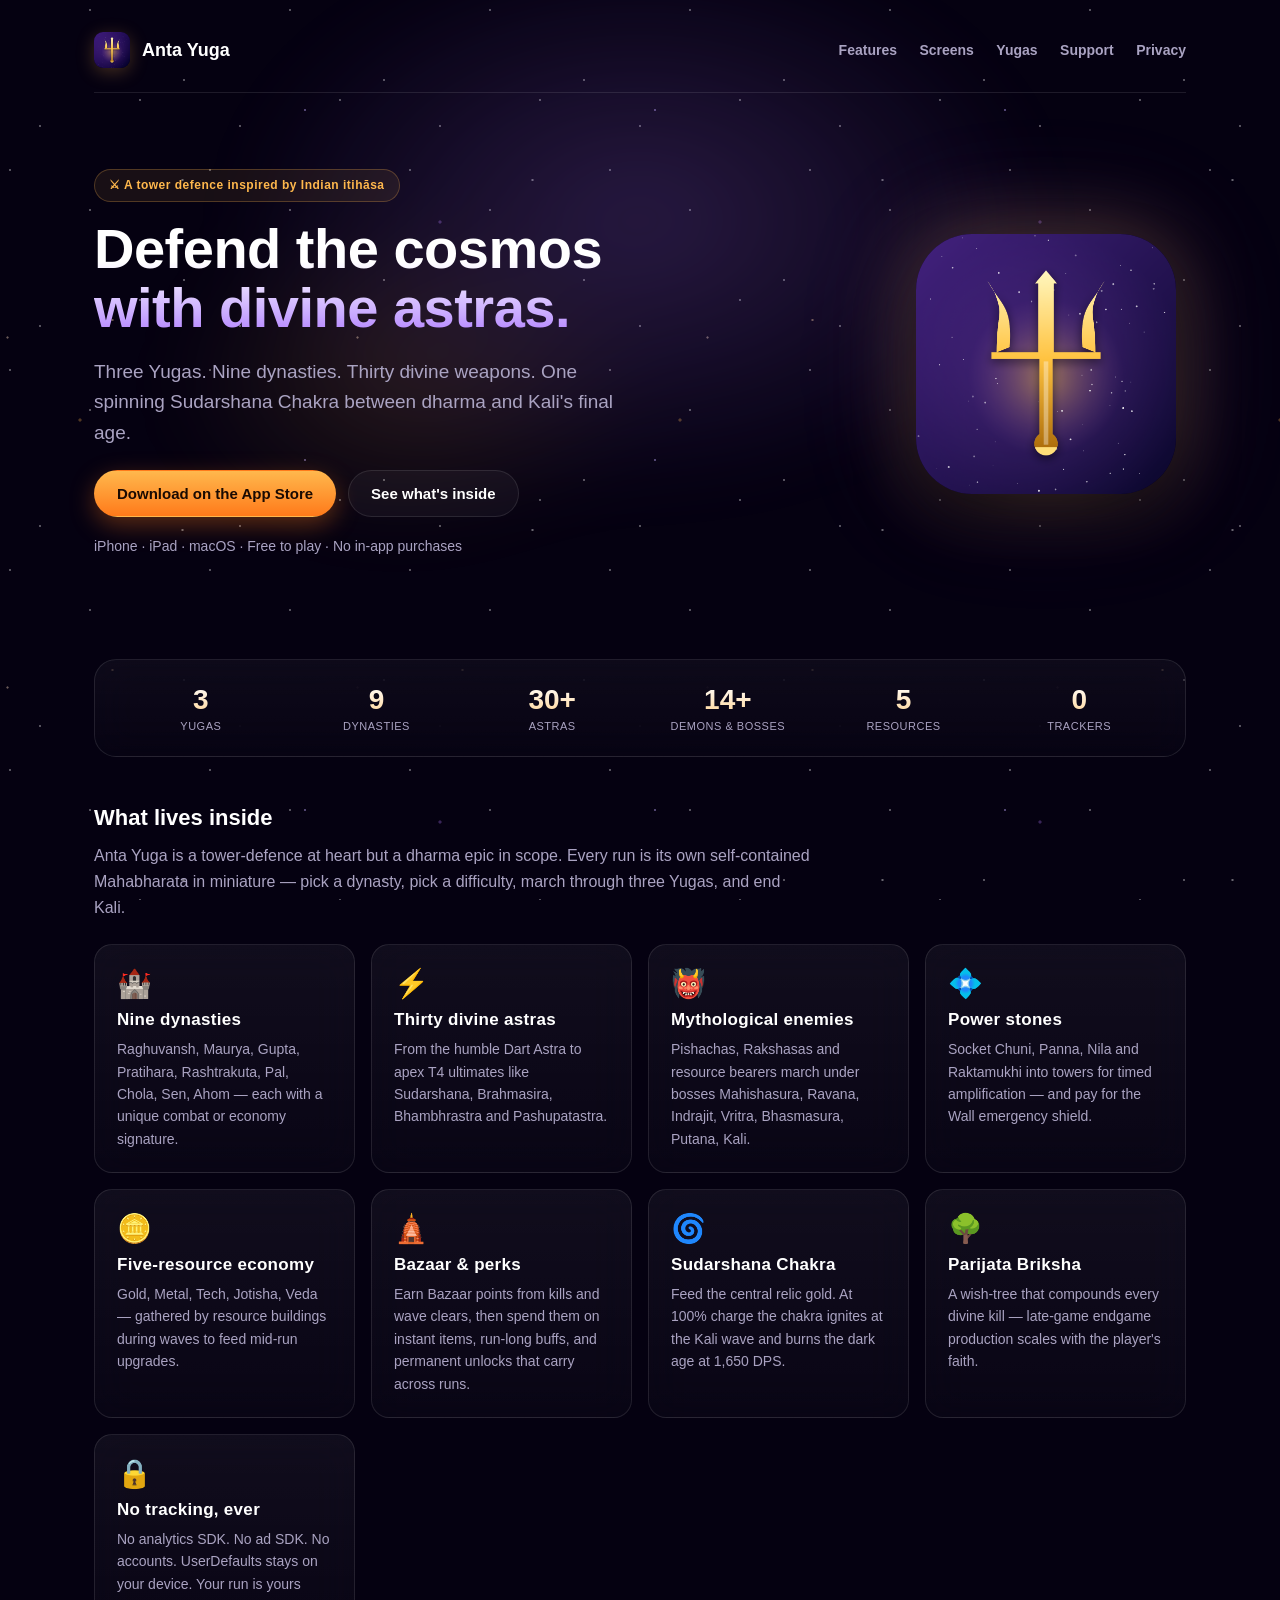
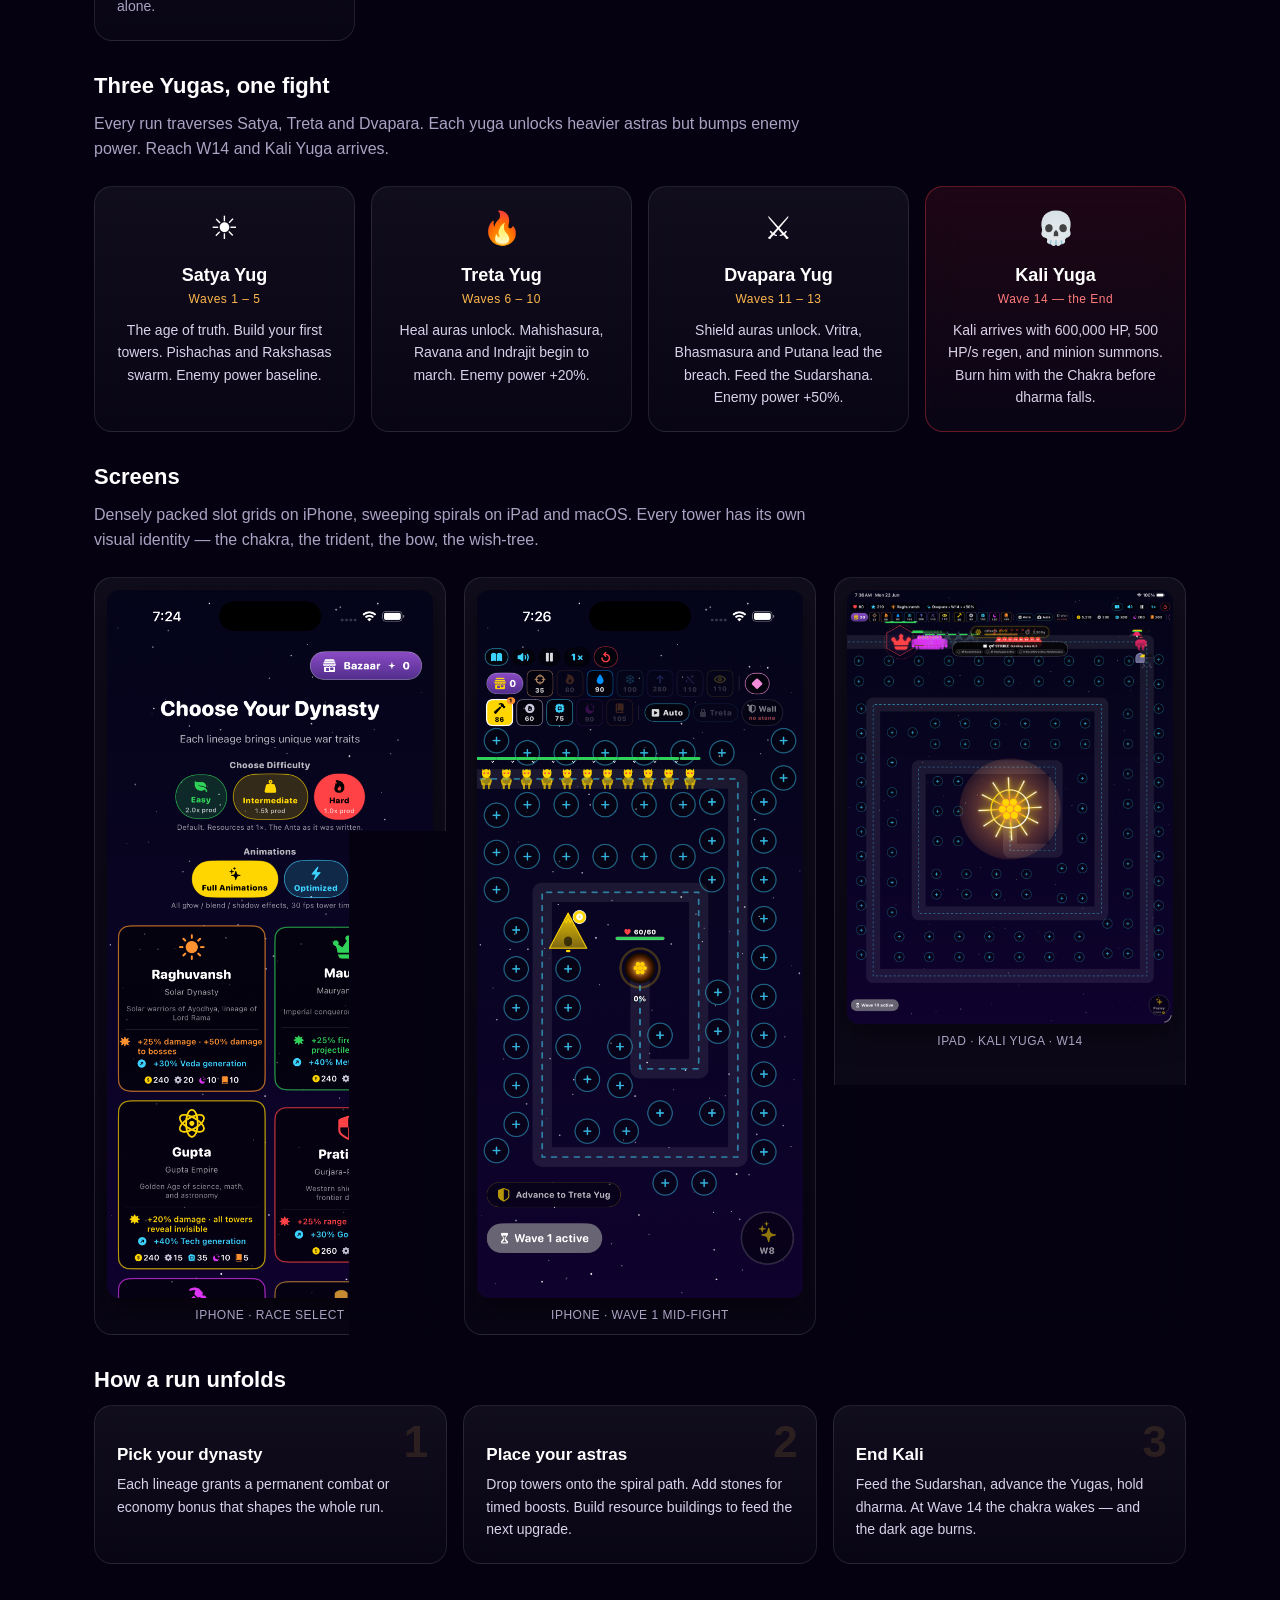
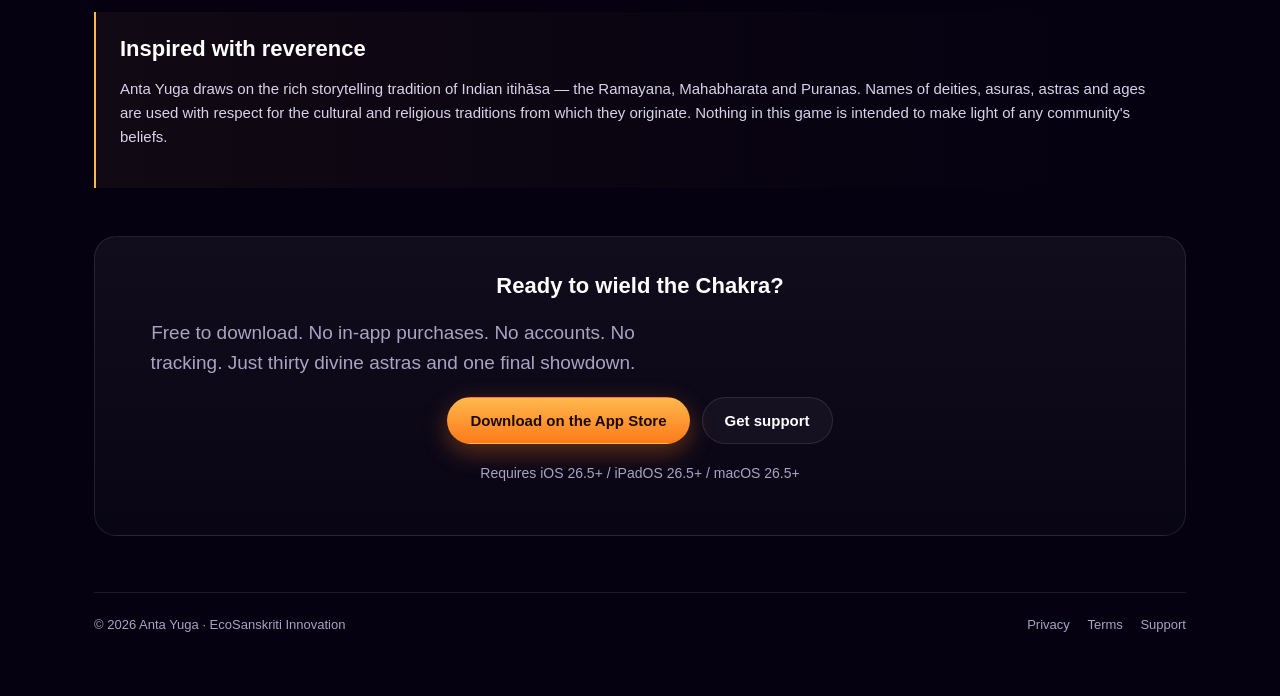
==== commit efc563fc: "Landing page: live App Store link + no-IAP copy - Wire both "Download on the App Store" CTAs to the " ====
--- a/docs/index.html
+++ b/docs/index.html
@@ -49,13 +49,13 @@
         Sudarshana Chakra between dharma and Kali's final age.
       </p>
       <div class="cta-row">
-        <a class="btn primary big" href="#download">
+        <a class="btn primary big" href="https://apps.apple.com/app/antya-yuga/id6783359423" target="_blank" rel="noopener">
           <span>Download on the App Store</span>
         </a>
         <a class="btn big" href="#features">See what's inside</a>
       </div>
       <p class="muted hero-meta">
-        iPhone &middot; iPad &middot; macOS &middot; Free to play &middot; Optional Bazaar points
+        iPhone &middot; iPad &middot; macOS &middot; Free to play &middot; No in-app purchases
       </p>
     </div>
     <div class="hero-art">
@@ -111,7 +111,7 @@
       <div class="card glass">
         <div class="card-icon">🛕</div>
         <h3>Bazaar &amp; perks</h3>
-        <p>Bazaar points spent on instant items, run-long buffs, and permanent unlocks that carry across runs.</p>
+        <p>Earn Bazaar points from kills and wave clears, then spend them on instant items, run-long buffs, and permanent unlocks that carry across runs.</p>
       </div>
       <div class="card glass">
         <div class="card-icon">🌀</div>
@@ -228,11 +228,11 @@
   <section id="download" class="download-cta glass">
     <h2>Ready to wield the Chakra?</h2>
     <p class="tagline">
-      Free to download. Optional Bazaar points. No accounts. No tracking. Just
+      Free to download. No in-app purchases. No accounts. No tracking. Just
       thirty divine astras and one final showdown.
     </p>
     <div class="cta-row" style="margin-top: 18px;">
-      <a class="btn primary big" href="#">Download on the App Store</a>
+      <a class="btn primary big" href="https://apps.apple.com/app/antya-yuga/id6783359423" target="_blank" rel="noopener">Download on the App Store</a>
       <a class="btn big" href="support.html">Get support</a>
     </div>
     <p class="muted hero-meta">Requires iOS 26.5+ / iPadOS 26.5+ / macOS 26.5+</p>
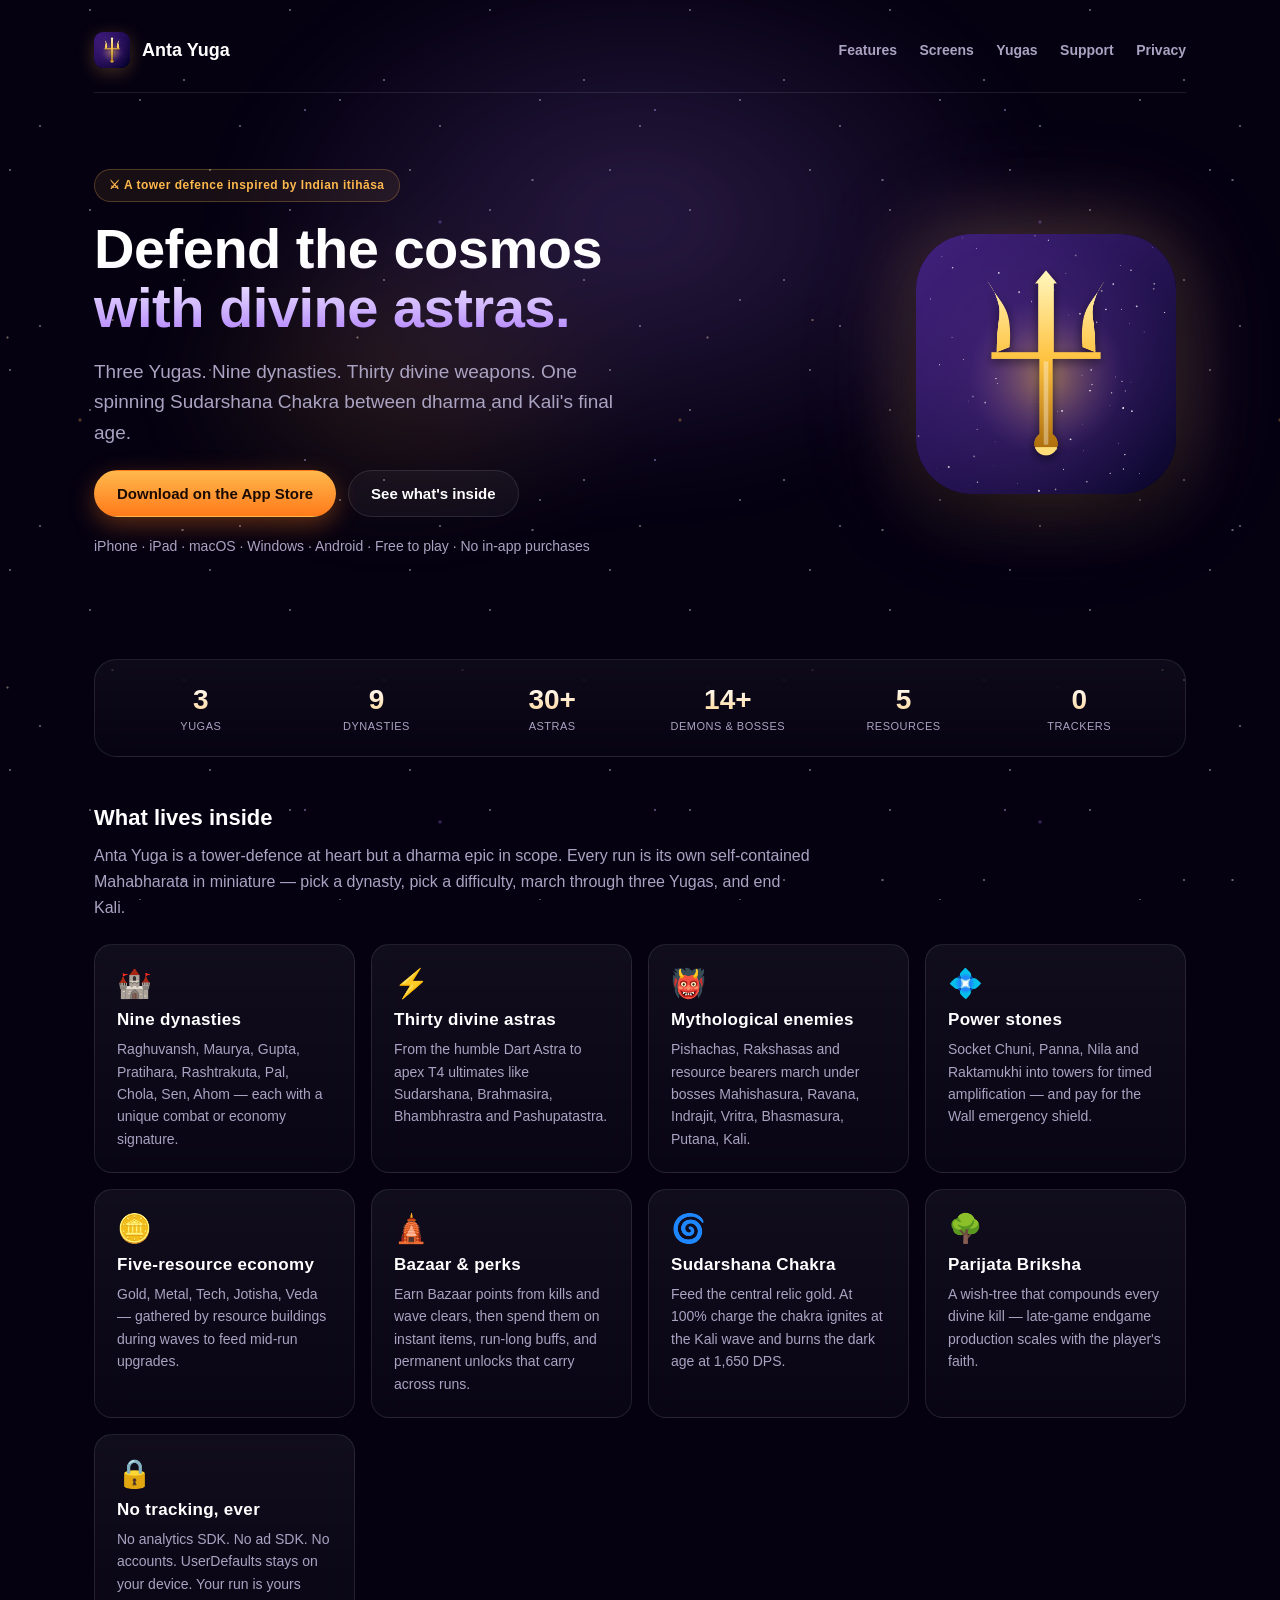
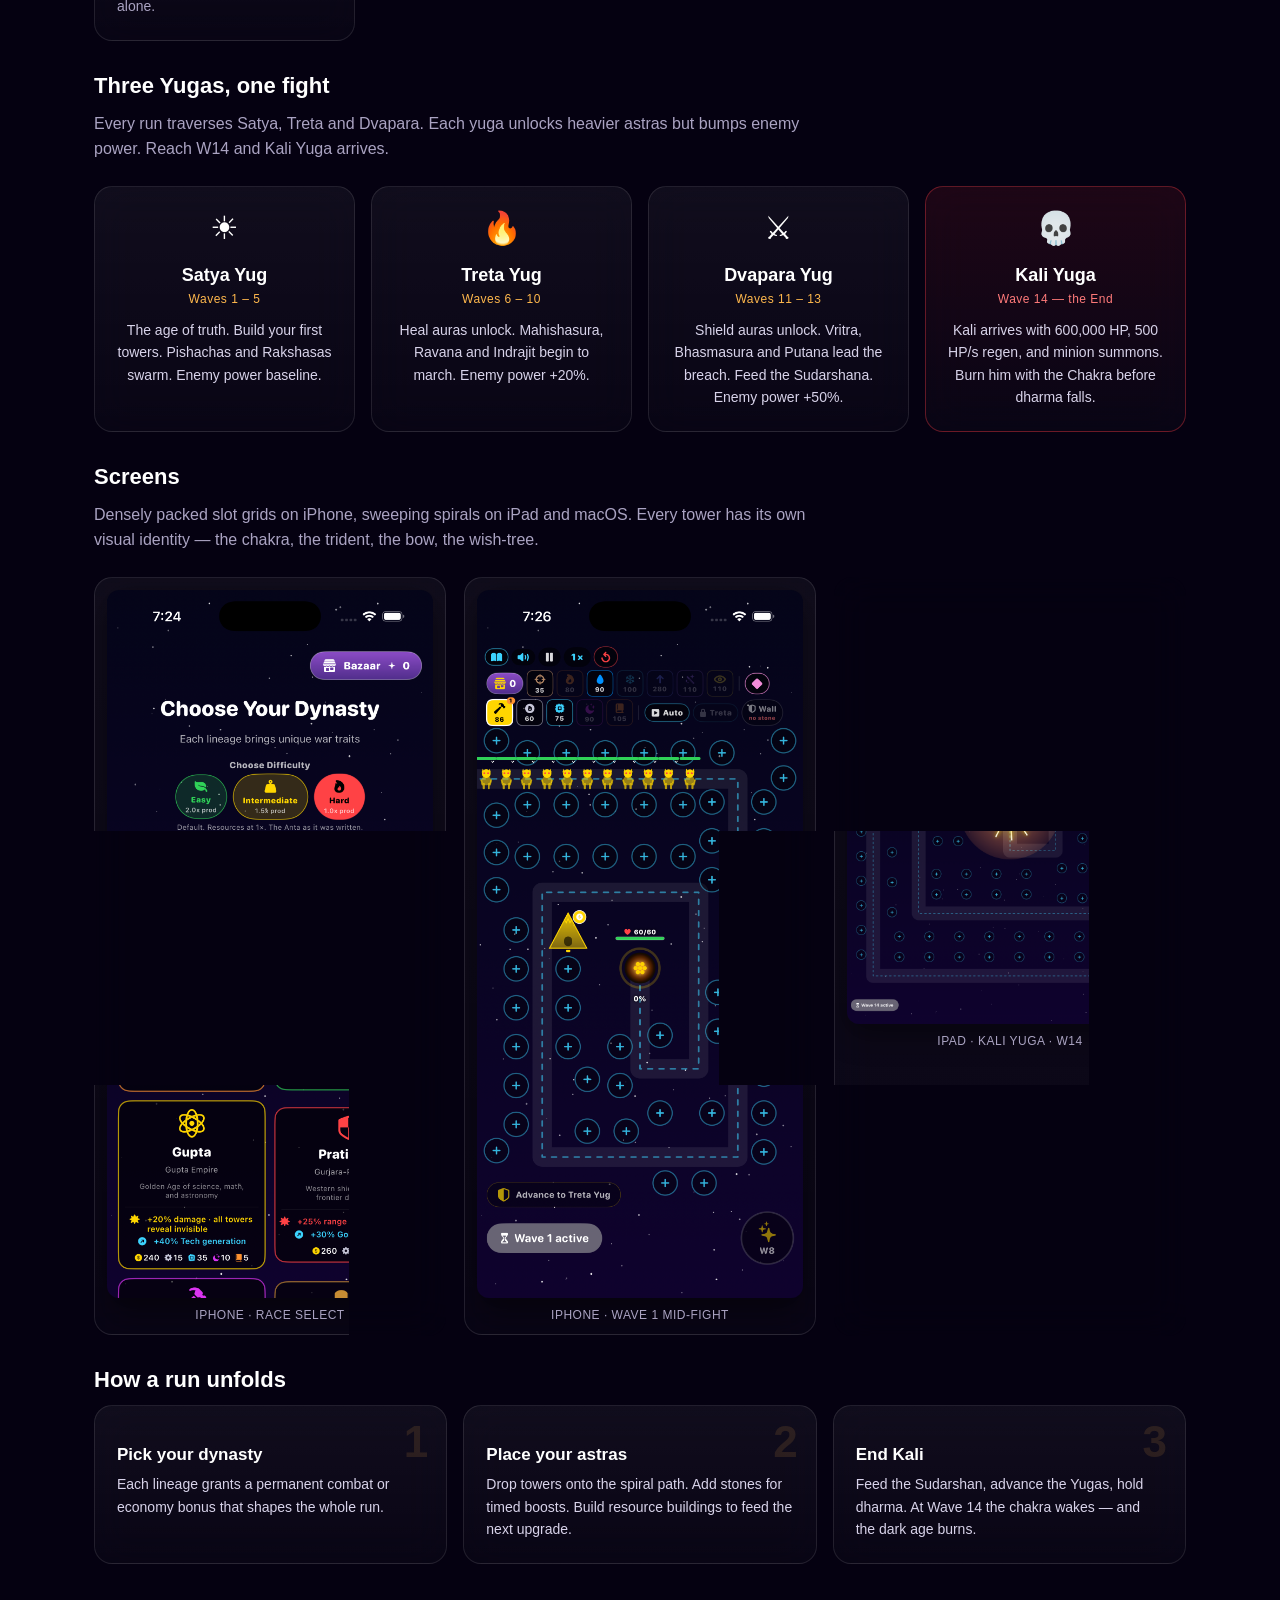
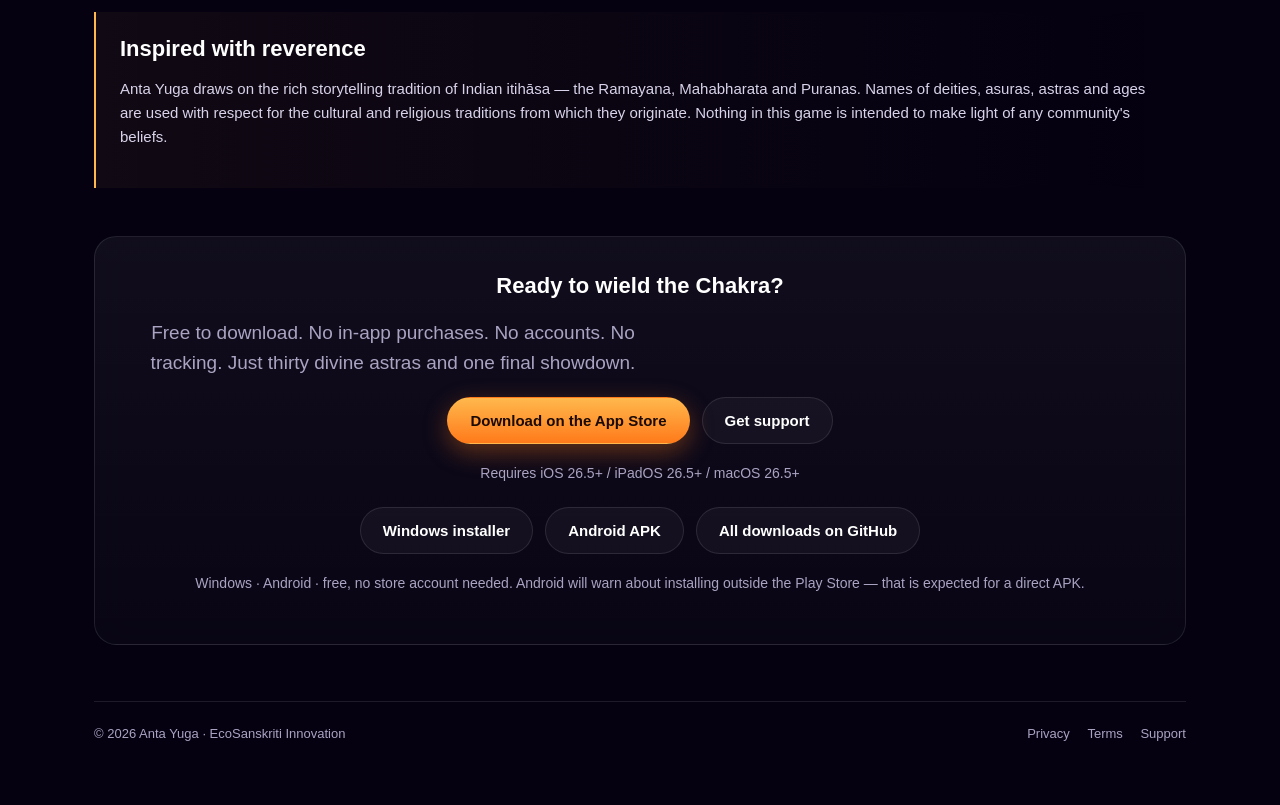
==== commit 8b034f08: "Landing page: live App Store link + Windows/Android downloads Both "Download on the App Store" butto" ====
--- a/docs/index.html
+++ b/docs/index.html
@@ -55,7 +55,7 @@
         <a class="btn big" href="#features">See what's inside</a>
       </div>
       <p class="muted hero-meta">
-        iPhone &middot; iPad &middot; macOS &middot; Free to play &middot; No in-app purchases
+        iPhone &middot; iPad &middot; macOS &middot; Windows &middot; Android &middot; Free to play &middot; No in-app purchases
       </p>
     </div>
     <div class="hero-art">
@@ -236,6 +236,27 @@
       <a class="btn big" href="support.html">Get support</a>
     </div>
     <p class="muted hero-meta">Requires iOS 26.5+ / iPadOS 26.5+ / macOS 26.5+</p>
+
+    <!--
+      Windows and Android are distributed through GitHub Releases rather than a
+      store. /releases/latest/download/<asset> always resolves to the newest
+      release, so these links never need updating when a new build ships.
+    -->
+    <div class="cta-row" style="margin-top: 22px;">
+      <a class="btn big" href="https://github.com/sasmalgiri/antya-yuga/releases/latest/download/AntyaYuga-Setup.exe" target="_blank" rel="noopener">
+        Windows installer
+      </a>
+      <a class="btn big" href="https://github.com/sasmalgiri/antya-yuga/releases/latest/download/AntyaYuga-release.apk" target="_blank" rel="noopener">
+        Android APK
+      </a>
+      <a class="btn big" href="https://github.com/sasmalgiri/antya-yuga/releases/latest" target="_blank" rel="noopener">
+        All downloads on GitHub
+      </a>
+    </div>
+    <p class="muted hero-meta">
+      Windows &middot; Android &middot; free, no store account needed.
+      Android will warn about installing outside the Play Store &mdash; that is expected for a direct APK.
+    </p>
   </section>
 
   <footer class="site">
